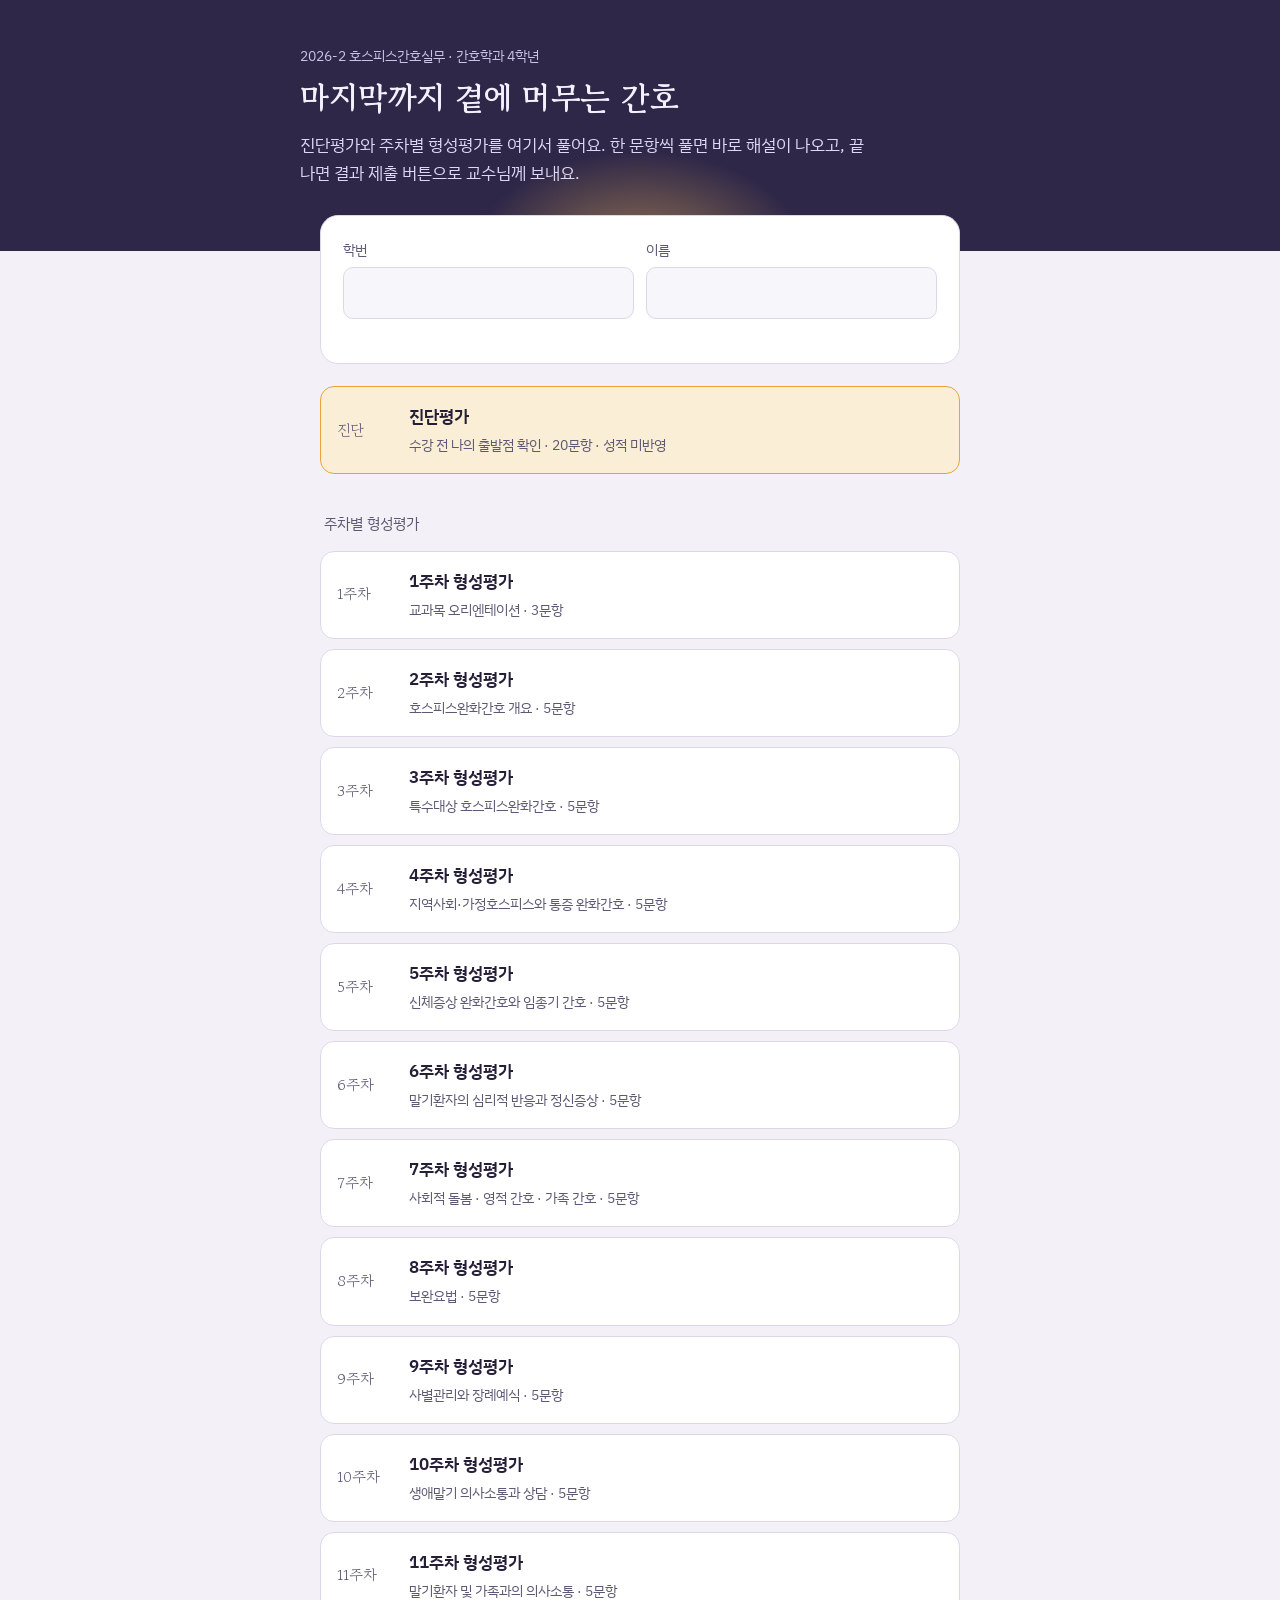
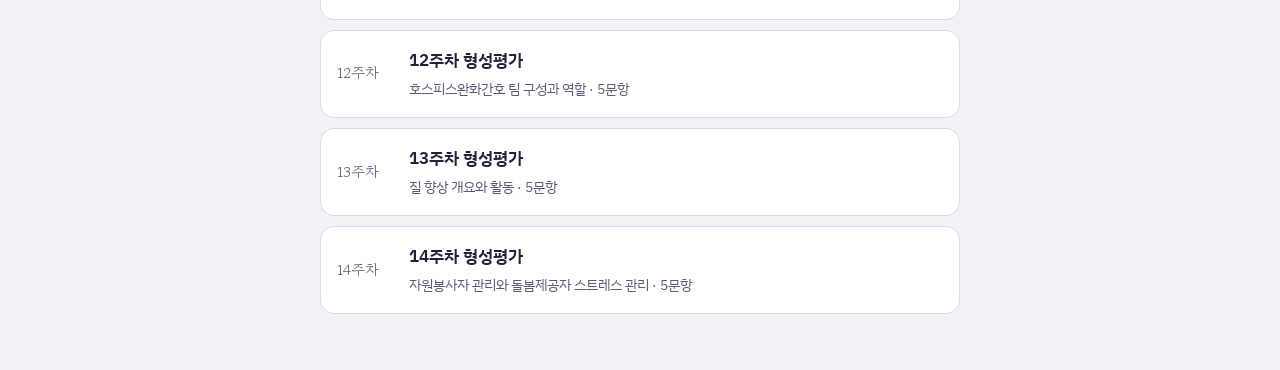
==== index.html @ 6a72053b "Add files via upload" ====
<!doctype html>
<html lang="ko">
<head>
<meta charset="utf-8">
<meta name="viewport" content="width=device-width, initial-scale=1, viewport-fit=cover">
<title>호스피스간호실무 평가</title>
<link rel="preconnect" href="https://fonts.googleapis.com">
<link href="https://fonts.googleapis.com/css2?family=Gowun+Batang:wght@400;700&family=IBM+Plex+Sans+KR:wght@400;500;600&display=swap" rel="stylesheet">
<link rel="stylesheet" href="style.css">
</head><body>
<header class="sky"><div class="wrap">
<p class="course">2026-2 호스피스간호실무 · 간호학과 4학년</p>
<h1 id="hTitle">마지막까지 곁에 머무는 간호</h1>
<p class="lead" id="hLead">진단평가와 주차별 형성평가를 여기서 풀어요. 한 문항씩 풀면 바로 해설이 나오고, 끝나면 결과 제출 버튼으로 교수님께 보내요.</p>
</div></header>
<main class="wrap" id="app"></main>
<div class="toast" id="toast" role="status" aria-live="polite"></div>
<script src="config.js"></script>
<script src="questions.js"></script>
<script>
const app = document.getElementById("app");
const store = {
  get(k,d){try{const v=localStorage.getItem(k);return v?JSON.parse(v):d}catch(e){return d}},
  set(k,v){try{localStorage.setItem(k,JSON.stringify(v))}catch(e){}}
};
let who = store.get("hp_who",{id:"",name:""});
let records = store.get("hp_records",{});
let S = null;
function esc(s){return String(s).replace(/[&<>"]/g,c=>({"&":"&amp;","<":"&lt;",">":"&gt;",'"':"&quot;"}[c]))}
function toast(m){const t=document.getElementById("toast");t.textContent=m;t.classList.add("show");setTimeout(()=>t.classList.remove("show"),1800)}
function home(){
  S=null;
  const rows = ORDER.map(k=>{
    const b=BANK[k], r=records[k];
    return `<button class="item ${k==='dx'?'dx':''}" data-k="${k}"><span class="wk">${WEEK[k]}</span><span class="t"><b>${esc(b.title)}</b><span>${esc(b.sub)}</span></span>${r?`<span class="done">${r.score}/${r.total}${r.sent?" · 제출":""}</span>`:""}</button>`;
  });
  app.innerHTML = `<section class="card" aria-label="학생 정보">
    <div class="who"><div><label for="sid">학번</label><input id="sid" inputmode="numeric" autocomplete="off" value="${esc(who.id)}"></div>
    <div><label for="sname">이름</label><input id="sname" autocomplete="name" value="${esc(who.name)}"></div></div>
    <div class="err" id="err"></div></section>
    <div class="list">${rows[0]}<p class="section-h">주차별 형성평가</p>${rows.slice(1).join("")}</div>`;
  app.querySelectorAll(".item").forEach(b=>b.onclick=()=>{
    const id=document.getElementById("sid").value.trim(), nm=document.getElementById("sname").value.trim();
    if(!id||!nm){document.getElementById("err").textContent="학번과 이름을 먼저 입력해 주세요. 결과 제출에 사용돼요.";document.getElementById("sid").focus();return}
    who={id,name:nm};store.set("hp_who",who);start(b.dataset.k);
  });
}
function start(k){S={k,i:0,ans:[],picked:null};question();window.scrollTo(0,0)}
function flames(){return BANK[S.k].items.map((q,j)=>{const a=S.ans[j];return `<i class="${a===undefined?'':(a===q.a?'on':'miss')}"></i>`}).join("")}
function question(){
  const b=BANK[S.k], q=b.items[S.i];
  app.innerHTML=`<section class="card"><div class="q-top"><button class="back" id="back">목록으로</button><div class="flames" aria-hidden="true">${flames()}</div></div>
  <p class="qnum">${esc(b.title)} · ${S.i+1} / ${b.items.length}</p>
  <h2 class="qtext">${esc(q.q)}</h2>
  <div class="opts" role="group" aria-label="보기">${q.o.map((o,j)=>`<button class="opt" data-j="${j}"><span class="n">${j+1}</span><span>${esc(o)}</span></button>`).join("")}</div>
  <div id="fbx" aria-live="polite"></div></section>`;
  document.getElementById("back").onclick=()=>{if(confirm("지금 나가면 이번 풀이는 저장되지 않아요. 나갈까요?"))home()};
  app.querySelectorAll(".opt").forEach(btn=>btn.onclick=()=>pick(+btn.dataset.j));
}
function pick(j){
  const b=BANK[S.k], q=b.items[S.i]; S.ans[S.i]=j;
  app.querySelectorAll(".opt").forEach((btn,x)=>{btn.disabled=true;if(x===q.a)btn.classList.add("right");else if(x===j)btn.classList.add("wrong")});
  const ok=j===q.a, last=S.i===b.items.length-1;
  document.querySelector(".flames").innerHTML=flames();
  document.getElementById("fbx").innerHTML=`<div class="fb"><b>${ok?"맞았어요.":"정답은 "+(q.a+1)+"번이에요."}</b>${esc(q.e)}</div><div class="row"><button class="btn primary" id="next">${last?"결과 보기":"다음 문항"}</button></div>`;
  const n=document.getElementById("next");n.focus();n.onclick=()=>{if(last)result();else{S.i++;question();window.scrollTo(0,0)}};
}
function result(){
  const b=BANK[S.k], total=b.items.length;
  const wrong=b.items.map((q,j)=>S.ans[j]===q.a?null:j).filter(x=>x!==null);
  const score=total-wrong.length, now=new Date();
  const stamp=now.getFullYear()+"-"+String(now.getMonth()+1).padStart(2,"0")+"-"+String(now.getDate()).padStart(2,"0")+" "+String(now.getHours()).padStart(2,"0")+":"+String(now.getMinutes()).padStart(2,"0");
  records[S.k]={score,total,at:stamp};store.set("hp_records",records);
  const text=`[호스피스간호실무] ${b.title}\n학번: ${who.id}\n이름: ${who.name}\n점수: ${score}/${total}\n오답 문항: ${wrong.length?wrong.map(x=>x+1).join(", "):"없음"}\n응답: ${S.ans.map(a=>a+1).join("")}\n완료: ${stamp}`;
  const subId=Date.now().toString(36)+Math.random().toString(36).slice(2,8);
  const payload={action:"submit",key:S.k,sid:who.id,name:who.name,score,total,answers:S.ans.map(a=>a+1).join(""),wrong:wrong.map(x=>x+1).join(","),subId};
  app.innerHTML=`<section class="card"><p class="qnum">${esc(b.title)} 결과</p><p class="score">${score}<span style="font-size:24px;color:var(--muted)"> / ${total}</span></p>
  <p>${S.k==="dx"?"지금의 출발점이에요. 성적에는 반영되지 않으니, 틀린 문항은 앞으로 배울 내용이라고 생각하면 돼요.":score===total?"모두 맞았어요. 이번 주 핵심을 잘 잡았어요.":"틀린 문항의 해설을 한 번 더 읽고 강의 해당 부분을 다시 보세요."}</p>
  <div class="row" style="justify-content:flex-start"><button class="btn lamp" id="send">결과 제출</button><button class="btn" id="copy">결과 복사</button><button class="btn" id="again">다시 풀기</button><button class="btn" id="home">목록으로</button></div>
  <div id="st" class="status wait" role="status">결과 제출을 눌러야 교수님께 전달돼요.</div>
  ${wrong.length?`<h3 style="margin-top:22px;font-size:19px">다시 볼 문항</h3><div class="review">${wrong.map(j=>{const q=b.items[j];return `<div class="rq"><b>${j+1}. ${esc(q.q)}</b><p>정답: ${q.a+1}번 ${esc(q.o[q.a])}</p><p>${esc(q.e)}</p></div>`}).join("")}</div>`:""}</section>`;
  document.getElementById("copy").onclick=async()=>{try{await navigator.clipboard.writeText(text);toast("결과를 복사했어요")}catch(e){prompt("아래 내용을 길게 눌러 복사하세요",text)}};
  const st=document.getElementById("st"), send=document.getElementById("send");
  send.onclick=async()=>{
    if(!API_URL){st.className="status no";st.textContent="아직 제출 주소가 설정되지 않았어요. '결과 복사'로 교수님이 안내한 곳에 제출해 주세요.";return}
    send.disabled=true;st.className="status wait";st.textContent="제출하는 중이에요…";
    try{const r=await fetch(API_URL,{method:"POST",body:JSON.stringify(payload)});const j=await r.json();
      if(!j.ok)throw new Error(j.error);records[S.k].sent=true;store.set("hp_records",records);
      st.className="status ok";st.textContent="제출했어요. 교수님께 결과가 전달되었습니다.";send.textContent="제출 완료"}
    catch(e){send.disabled=false;st.className="status no";st.textContent="제출하지 못했어요. 인터넷 연결을 확인하고 다시 눌러 주세요. 계속 안 되면 '결과 복사'로 제출해 주세요."}
  };
  document.getElementById("again").onclick=()=>start(S.k);
  document.getElementById("home").onclick=home;
  window.scrollTo(0,0);
}
home();
</script>
</body>
</html>
---- style.css ----
:root{box-sizing:border-box;padding-top:env(safe-area-inset-top,0px);padding-bottom:env(safe-area-inset-bottom,0px);
--bg:#f3f1f7;--surface:#ffffff;--ink:#241f36;--muted:#5d5873;--line:#dcd8e8;--dusk:#2e2748;--lamp:#e9a23b;--lamp-soft:#fbeed6;--ok:#2f6f55;--ok-bg:#e3f1ea;--no:#a8412f;--no-bg:#f8e4df;--choice:#f7f6fb}
@media (prefers-color-scheme:dark){:root:not([data-theme="light"]){--bg:#17142a;--surface:#221e38;--ink:#efedf7;--muted:#aaa5c2;--line:#3a3456;--dusk:#0f0c1f;--lamp:#f0b75a;--lamp-soft:#3b3020;--ok:#8fd3b2;--ok-bg:#1f3a30;--no:#f1a092;--no-bg:#43241f;--choice:#29243f}}
:root[data-theme="dark"]{--bg:#17142a;--surface:#221e38;--ink:#efedf7;--muted:#aaa5c2;--line:#3a3456;--dusk:#0f0c1f;--lamp:#f0b75a;--lamp-soft:#3b3020;--ok:#8fd3b2;--ok-bg:#1f3a30;--no:#f1a092;--no-bg:#43241f;--choice:#29243f}
*,*::before,*::after{box-sizing:inherit}
html,body{margin:0}
body{background:var(--bg);color:var(--ink);font-family:"IBM Plex Sans KR",system-ui,-apple-system,"Malgun Gothic",sans-serif;font-size:17px;line-height:1.65;-webkit-font-smoothing:antialiased}
h1,h2,h3{font-family:"Gowun Batang","Nanum Myeongjo",Georgia,serif;font-weight:700;line-height:1.3;margin:0}
button{font:inherit;color:inherit;cursor:pointer}
button:focus-visible,input:focus-visible{outline:3px solid var(--lamp);outline-offset:2px}
.sky{background:var(--dusk);color:#f4f1ff;padding:44px 20px 64px;position:relative;overflow:hidden}
.sky::after{content:"";position:absolute;left:50%;bottom:-120px;width:340px;height:220px;transform:translateX(-50%);border-radius:50%;background:radial-gradient(closest-side,rgba(240,183,90,.55),rgba(240,183,90,0));pointer-events:none}
.wrap{max-width:680px;margin:0 auto;position:relative;z-index:1}
.course{font-size:14px;color:#c9c3e6;margin:0 0 10px}
.sky h1{font-size:32px}
.sky p.lead{margin:12px 0 0;color:#ddd8f3;max-width:34em}
main.wrap{padding:0 20px 56px;margin-top:-36px}
.card{background:var(--surface);border:1px solid var(--line);border-radius:18px;padding:22px}
.who{display:grid;grid-template-columns:1fr 1fr;gap:12px}
label{display:block;font-size:14px;color:var(--muted);margin-bottom:6px}
input{width:100%;font:inherit;padding:11px 13px;border-radius:10px;border:1px solid var(--line);background:var(--choice);color:var(--ink)}
.list{margin-top:22px;display:flex;flex-direction:column;gap:10px}
.item{display:flex;align-items:center;gap:14px;width:100%;text-align:left;background:var(--surface);border:1px solid var(--line);border-radius:14px;padding:15px 16px}
.item:hover{border-color:var(--lamp)}
.item .wk{flex:0 0 58px;font-family:"Gowun Batang",serif;font-size:15px;color:var(--muted)}
.item .t{flex:1;min-width:0}
.item .t b{display:block;font-weight:600}
.item .t span{font-size:14px;color:var(--muted)}
.item .done{font-size:14px;font-weight:600;color:var(--ok);white-space:nowrap}
.item.dx{background:var(--lamp-soft);border-color:var(--lamp)}
.section-h{margin:28px 4px 4px;font-size:15px;color:var(--muted)}
.q-top{display:flex;justify-content:space-between;align-items:center;gap:12px;margin-bottom:16px}
.back{background:none;border:none;color:var(--muted);padding:6px 0}
.flames{display:flex;gap:5px;flex-wrap:wrap;justify-content:flex-end}
.flames i{width:9px;height:9px;border-radius:50%;background:var(--line)}
.flames i.on{background:var(--lamp)}
.flames i.miss{background:var(--muted);opacity:.55}
.qnum{font-size:14px;color:var(--muted);margin:0 0 6px}
.qtext{font-size:22px;margin-bottom:18px}
.opts{display:flex;flex-direction:column;gap:10px}
.opt{display:flex;gap:12px;text-align:left;width:100%;padding:14px 15px;border-radius:12px;border:1.5px solid var(--line);background:var(--choice)}
.opt .n{flex:0 0 26px;height:26px;border-radius:50%;display:grid;place-items:center;font-size:14px;border:1px solid var(--line);background:var(--surface)}
.opt:not([disabled]):hover{border-color:var(--lamp)}
.opt[disabled]{cursor:default}
.opt.right{border-color:var(--ok);background:var(--ok-bg)}
.opt.wrong{border-color:var(--no);background:var(--no-bg)}
.fb{margin-top:16px;padding:14px 16px;border-radius:12px;border-left:4px solid var(--lamp);background:var(--lamp-soft)}
.fb b{display:block;margin-bottom:4px}
.row{display:flex;gap:10px;justify-content:flex-end;margin-top:18px;flex-wrap:wrap}
.btn{border-radius:999px;padding:11px 22px;border:1px solid var(--line);background:var(--surface);font-weight:600}
.btn.primary{background:var(--dusk);color:#fff;border-color:var(--dusk)}
.btn.lamp{background:var(--lamp);color:#241f36;border-color:var(--lamp)}
.score{font-family:"Gowun Batang",serif;font-size:56px;line-height:1;margin:8px 0}
.review{margin-top:18px;display:flex;flex-direction:column;gap:12px}
.review .rq{padding:14px;border-radius:12px;border:1px solid var(--line)}
.review .rq p{margin:4px 0 0;font-size:15px;color:var(--muted)}
.note{font-size:14px;color:var(--muted);margin-top:14px}
.toast{position:fixed;left:50%;bottom:calc(24px + env(safe-area-inset-bottom,0px));transform:translateX(-50%);background:var(--dusk);color:#fff;padding:10px 18px;border-radius:999px;font-size:15px;opacity:0;transition:opacity .2s;pointer-events:none}
.toast.show{opacity:1}
.err{color:var(--no);font-size:14px;margin-top:8px;min-height:1em}
@media (max-width:520px){.who{grid-template-columns:1fr}.sky h1{font-size:27px}.qtext{font-size:19px}}
@media (prefers-reduced-motion:reduce){*{transition:none!important}}

.status{margin-top:14px;padding:12px 14px;border-radius:12px;font-size:15px}
.status.ok{background:var(--ok-bg);color:var(--ok)}
.status.no{background:var(--no-bg);color:var(--no)}
.status.wait{background:var(--lamp-soft)}
table{border-collapse:collapse;width:100%;font-size:15px}
th,td{padding:9px 10px;border-bottom:1px solid var(--line);text-align:left;white-space:nowrap}
th{font-weight:600;color:var(--muted);cursor:pointer;position:sticky;top:0;background:var(--surface)}
.tbl{overflow-x:auto;max-height:70vh;overflow-y:auto;border:1px solid var(--line);border-radius:12px}
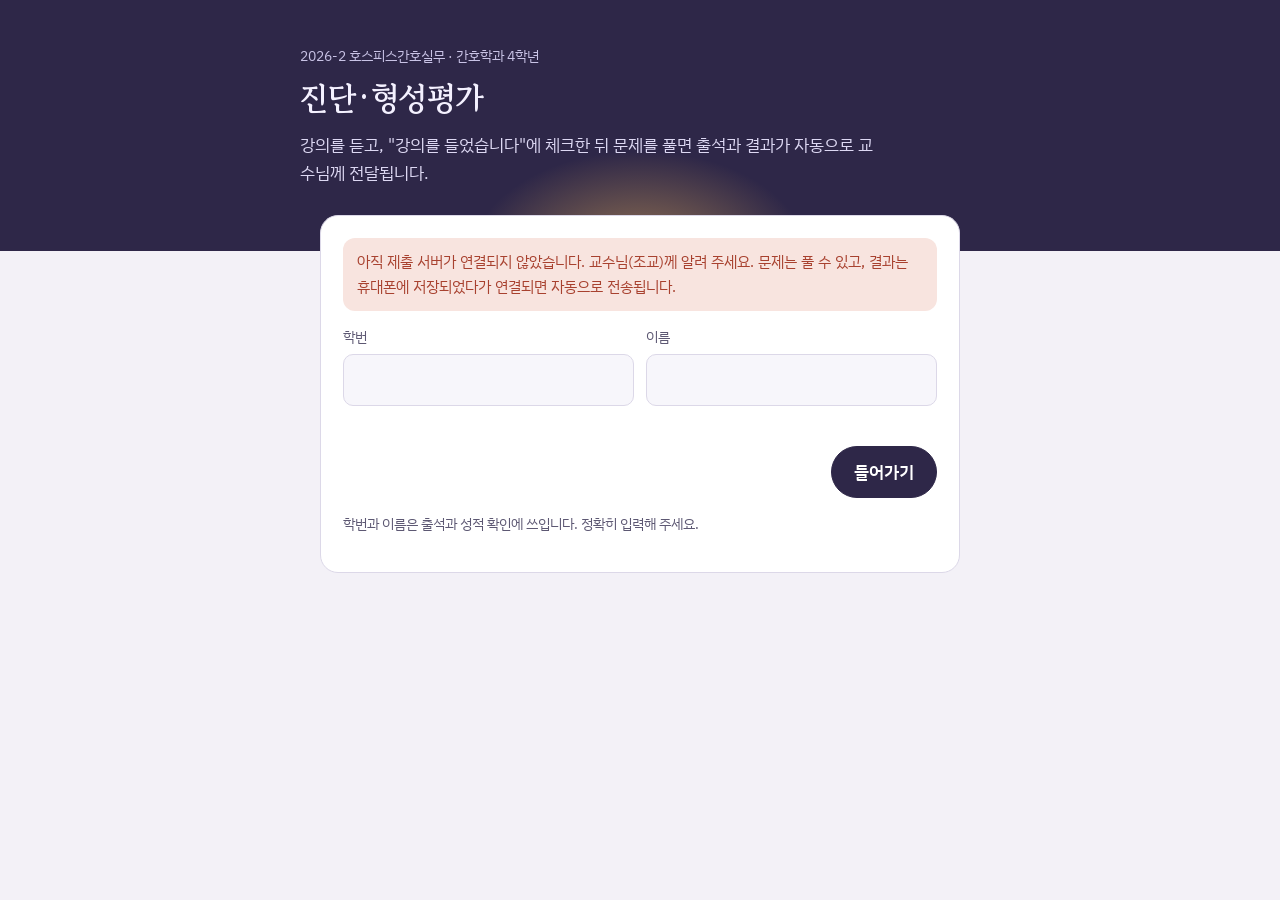
==== commit 63fd6857: "Add files via upload" ====
--- a/index.html
+++ b/index.html
@@ -3,97 +3,136 @@
 <head>
 <meta charset="utf-8">
 <meta name="viewport" content="width=device-width, initial-scale=1, viewport-fit=cover">
-<title>호스피스간호실무 평가</title>
-<link rel="preconnect" href="https://fonts.googleapis.com">
+<title>호스피스간호실무 · 진단·형성평가</title>
 <link href="https://fonts.googleapis.com/css2?family=Gowun+Batang:wght@400;700&family=IBM+Plex+Sans+KR:wght@400;500;600&display=swap" rel="stylesheet">
-<link rel="stylesheet" href="style.css">
-</head><body>
+<link rel="stylesheet" href="style.css?v=2">
+</head>
+<body>
 <header class="sky"><div class="wrap">
-<p class="course">2026-2 호스피스간호실무 · 간호학과 4학년</p>
-<h1 id="hTitle">마지막까지 곁에 머무는 간호</h1>
-<p class="lead" id="hLead">진단평가와 주차별 형성평가를 여기서 풀어요. 한 문항씩 풀면 바로 해설이 나오고, 끝나면 결과 제출 버튼으로 교수님께 보내요.</p>
+<p class="course" id="courseLbl"></p>
+<h1>진단·형성평가</h1>
+<p class="lead">강의를 듣고, "강의를 들었습니다"에 체크한 뒤 문제를 풀면 출석과 결과가 자동으로 교수님께 전달됩니다.</p>
 </div></header>
 <main class="wrap" id="app"></main>
 <div class="toast" id="toast" role="status" aria-live="polite"></div>
-<script src="config.js"></script>
-<script src="questions.js"></script>
+<script src="config.js?v=2"></script>
+<script src="questions.js?v=2"></script>
 <script>
-const app = document.getElementById("app");
-const store = {
-  get(k,d){try{const v=localStorage.getItem(k);return v?JSON.parse(v):d}catch(e){return d}},
-  set(k,v){try{localStorage.setItem(k,JSON.stringify(v))}catch(e){}}
-};
-let who = store.get("hp_who",{id:"",name:""});
-let records = store.get("hp_records",{});
-let S = null;
+const app=document.getElementById("app");
+document.getElementById("courseLbl").textContent=COURSE_LABEL;
+const UA=navigator.userAgent.slice(0,150);
+const st={get(k,d){try{const v=localStorage.getItem(k);return v?JSON.parse(v):d}catch(e){return d}},set(k,v){try{localStorage.setItem(k,JSON.stringify(v))}catch(e){}}};
+let who=st.get("hp_who",null), recs=st.get("hp_recs",{}), queue=st.get("hp_queue",[]), online=null;
 function esc(s){return String(s).replace(/[&<>"]/g,c=>({"&":"&amp;","<":"&lt;",">":"&gt;",'"':"&quot;"}[c]))}
-function toast(m){const t=document.getElementById("toast");t.textContent=m;t.classList.add("show");setTimeout(()=>t.classList.remove("show"),1800)}
+function toast(m){const t=document.getElementById("toast");t.textContent=m;t.classList.add("show");setTimeout(()=>t.classList.remove("show"),2000)}
+function fmt(iso){const d=new Date(iso);if(isNaN(d))return "";return `${d.getMonth()+1}/${d.getDate()} ${String(d.getHours()).padStart(2,"0")}:${String(d.getMinutes()).padStart(2,"0")}`}
+async function post(body){
+  if(!API_URL)throw new Error("no_url");
+  const r=await fetch(API_URL,{method:"POST",body:JSON.stringify(body)});
+  const j=await r.json(); if(!j.ok)throw new Error(j.error||"fail"); return j;
+}
+// 보내지 못한 기록은 저장해 두었다가 다시 보냄
+function enqueue(b){queue.push(b);st.set("hp_queue",queue)}
+async function flush(){
+  if(!queue.length||!API_URL)return;
+  const rest=[];
+  for(const b of queue){try{await post(b);if(b.action==="submit"&&recs[b.key]){recs[b.key].sent=true}}catch(e){if(e.message==="not_in_roster")continue;rest.push(b)}}
+  queue=rest;st.set("hp_queue",queue);st.set("hp_recs",recs);
+}
+async function ping(){
+  if(!API_URL){online=false;return}
+  try{const r=await fetch(API_URL);const j=await r.json();online=!!j.ok}catch(e){online=false}
+}
+function banner(){
+  if(!API_URL)return `<p class="banner">아직 제출 서버가 연결되지 않았습니다. 교수님(조교)께 알려 주세요. 문제는 풀 수 있고, 결과는 휴대폰에 저장되었다가 연결되면 자동으로 전송됩니다.</p>`;
+  if(online===false)return `<p class="banner">지금 제출 서버에 연결되지 않습니다. 인터넷 연결을 확인해 주세요. 결과는 저장되었다가 연결되면 자동으로 전송됩니다.${queue.length?` (보내지 못한 기록 ${queue.length}건)`:""}</p>`;
+  return queue.length?`<p class="banner">보내지 못한 기록 ${queue.length}건이 있습니다. <button class="btn" id="retry" style="margin-left:6px">다시 보내기</button></p>`:"";
+}
+function login(msg){
+  app.innerHTML=`<section class="card">${banner()}
+  <div class="who"><div><label for="sid">학번</label><input id="sid" inputmode="numeric" autocomplete="off" value="${esc(who?.sid||"")}"></div>
+  <div><label for="sname">이름</label><input id="sname" autocomplete="off" value="${esc(who?.name||"")}"></div></div>
+  <p class="err" id="err" style="color:var(--no)">${msg||""}</p>
+  <div class="row"><button class="btn primary" id="go">들어가기</button></div>
+  <p class="note">학번과 이름은 출석과 성적 확인에 쓰입니다. 정확히 입력해 주세요.</p></section>`;
+  const go=async()=>{
+    const sid=document.getElementById("sid").value.trim(), name=document.getElementById("sname").value.trim();
+    if(!/^\d{4,12}$/.test(sid)){login("학번을 숫자로 정확히 입력해 주세요.");return}
+    if(name.length<2){login("이름을 입력해 주세요.");return}
+    const b={action:"login",sid,name,ua:UA,clientAt:new Date().toISOString()};
+    try{await post(b)}catch(e){
+      if(e.message==="not_in_roster"){login("수강생 명단에 없는 학번·이름입니다. 다시 확인하거나 조교에게 문의해 주세요.");return}
+      enqueue(b);
+    }
+    who={sid,name};st.set("hp_who",who);home();
+  };
+  document.getElementById("go").onclick=go;
+}
 function home(){
-  S=null;
-  const rows = ORDER.map(k=>{
-    const b=BANK[k], r=records[k];
-    return `<button class="item ${k==='dx'?'dx':''}" data-k="${k}"><span class="wk">${WEEK[k]}</span><span class="t"><b>${esc(b.title)}</b><span>${esc(b.sub)}</span></span>${r?`<span class="done">${r.score}/${r.total}${r.sent?" · 제출":""}</span>`:""}</button>`;
-  });
-  app.innerHTML = `<section class="card" aria-label="학생 정보">
-    <div class="who"><div><label for="sid">학번</label><input id="sid" inputmode="numeric" autocomplete="off" value="${esc(who.id)}"></div>
-    <div><label for="sname">이름</label><input id="sname" autocomplete="name" value="${esc(who.name)}"></div></div>
-    <div class="err" id="err"></div></section>
-    <div class="list">${rows[0]}<p class="section-h">주차별 형성평가</p>${rows.slice(1).join("")}</div>`;
-  app.querySelectorAll(".item").forEach(b=>b.onclick=()=>{
-    const id=document.getElementById("sid").value.trim(), nm=document.getElementById("sname").value.trim();
-    if(!id||!nm){document.getElementById("err").textContent="학번과 이름을 먼저 입력해 주세요. 결과 제출에 사용돼요.";document.getElementById("sid").focus();return}
-    who={id,name:nm};store.set("hp_who",who);start(b.dataset.k);
-  });
+  const item=k=>{const r=recs[k];const dl=(typeof DEADLINES!=="undefined"&&DEADLINES[k])?`<span class="pill">마감 ${fmt(DEADLINES[k])}</span>`:"";
+    return `<button class="item ${k==="dx"?"dx":""}" data-k="${k}"><span class="wk">${WEEK[k]}</span><span class="t"><b>${esc(BANK[k].title)}${dl}</b><span>${BANK[k].items.length}문항</span></span>${r?`<span class="done">${r.score}/${r.total} · ${r.sent?"제출됨":"전송 대기"}</span>`:""}</button>`};
+  app.innerHTML=`${banner()}<section class="card"><p style="margin:0"><b>${esc(who.name)}</b> <span class="meta">(${esc(who.sid)})</span> <button class="back" id="out" style="float:right">학번 바꾸기</button></p>
+  <p class="meta" style="margin:6px 0 0">각 주차 녹화강의를 끝까지 들은 뒤 해당 평가를 풀어 주세요. 평가를 제출해야 출석으로 인정됩니다.</p></section>
+  <p class="section-h">1주차</p><div class="list">${item("dx")}${item("w1")}</div>
+  <p class="section-h">2~14주차 형성평가</p><div class="list">${ORDER.filter(k=>k!=="dx"&&k!=="w1").map(item).join("")}</div>`;
+  app.querySelectorAll(".item").forEach(b=>b.onclick=()=>gate(b.dataset.k));
+  document.getElementById("out").onclick=()=>login();
+  const rt=document.getElementById("retry");if(rt)rt.onclick=async()=>{await flush();await ping();home();toast(queue.length?"아직 보내지 못했어요":"모두 보냈어요")};
 }
-function start(k){S={k,i:0,ans:[],picked:null};question();window.scrollTo(0,0)}
-function flames(){return BANK[S.k].items.map((q,j)=>{const a=S.ans[j];return `<i class="${a===undefined?'':(a===q.a?'on':'miss')}"></i>`}).join("")}
-function question(){
-  const b=BANK[S.k], q=b.items[S.i];
-  app.innerHTML=`<section class="card"><div class="q-top"><button class="back" id="back">목록으로</button><div class="flames" aria-hidden="true">${flames()}</div></div>
-  <p class="qnum">${esc(b.title)} · ${S.i+1} / ${b.items.length}</p>
-  <h2 class="qtext">${esc(q.q)}</h2>
-  <div class="opts" role="group" aria-label="보기">${q.o.map((o,j)=>`<button class="opt" data-j="${j}"><span class="n">${j+1}</span><span>${esc(o)}</span></button>`).join("")}</div>
-  <div id="fbx" aria-live="polite"></div></section>`;
-  document.getElementById("back").onclick=()=>{if(confirm("지금 나가면 이번 풀이는 저장되지 않아요. 나갈까요?"))home()};
-  app.querySelectorAll(".opt").forEach(btn=>btn.onclick=()=>pick(+btn.dataset.j));
+function gate(k){
+  const lect=k==="dx"||k==="w1"?"1주차 오리엔테이션":WEEK[k];
+  app.innerHTML=`<section class="card"><button class="back" id="bk">← 목록으로</button>
+  <h2 style="margin:8px 0 6px">${WEEK[k]} · ${esc(BANK[k].title)}</h2>
+  <p class="meta">${BANK[k].items.length}문항 · 한 문항씩 풀면 바로 해설이 나옵니다.${recs[k]?` · 이미 ${recs[k].attempt||1}회 제출함(다시 풀 수 있음)`:""}</p>
+  <label class="check" for="ck"><input type="checkbox" id="ck"><span><b>${lect} 강의를 들었습니다.</b><br><span class="meta">체크한 시각이 출석 기록으로 남습니다.</span></span></label>
+  <div class="row"><button class="btn primary" id="st" disabled>평가 시작</button></div></section>`;
+  const ck=document.getElementById("ck"),sb=document.getElementById("st");
+  ck.onchange=()=>{sb.disabled=!ck.checked};
+  document.getElementById("bk").onclick=home;
+  sb.onclick=()=>{
+    const now=new Date().toISOString();
+    const b={action:"event",event:"lecture_check",sid:who.sid,name:who.name,key:k,detail:`${lect} 강의 들음 체크`,ua:UA,clientAt:now};
+    post(b).catch(e=>enqueue(b));
+    quiz(k,now);
+  };
 }
-function pick(j){
-  const b=BANK[S.k], q=b.items[S.i]; S.ans[S.i]=j;
-  app.querySelectorAll(".opt").forEach((btn,x)=>{btn.disabled=true;if(x===q.a)btn.classList.add("right");else if(x===j)btn.classList.add("wrong")});
-  const ok=j===q.a, last=S.i===b.items.length-1;
-  document.querySelector(".flames").innerHTML=flames();
-  document.getElementById("fbx").innerHTML=`<div class="fb"><b>${ok?"맞았어요.":"정답은 "+(q.a+1)+"번이에요."}</b>${esc(q.e)}</div><div class="row"><button class="btn primary" id="next">${last?"결과 보기":"다음 문항"}</button></div>`;
-  const n=document.getElementById("next");n.focus();n.onclick=()=>{if(last)result();else{S.i++;question();window.scrollTo(0,0)}};
+function quiz(k,checkedAt){
+  const items=BANK[k].items, S={k,i:0,ans:[],t0:Date.now(),qStart:Date.now(),perQ:[],leave:0,checkedAt,startedAt:new Date().toISOString()};
+  const onVis=()=>{if(document.hidden)S.leave++};document.addEventListener("visibilitychange",onVis);
+  const draw=()=>{
+    const q=items[S.i];
+    app.innerHTML=`<section class="card"><div class="q-top"><span class="meta">${WEEK[k]} · ${S.i+1}/${items.length}</span><div class="flames">${items.map((_,j)=>`<i class="${j<S.i?"on":""}"></i>`).join("")}</div></div>
+    <p class="qtext">${esc(q.q)}</p><div class="opts" style="display:flex;flex-direction:column;gap:10px">${q.o.map((o,j)=>`<button class="opt" data-j="${j}"><span class="n">${j+1}</span><span>${esc(o)}</span></button>`).join("")}</div><div id="fb"></div></section>`;
+    app.querySelectorAll(".opt").forEach(b=>b.onclick=()=>{
+      const j=+b.dataset.j;S.ans[S.i]=j;S.perQ[S.i]=Math.round((Date.now()-S.qStart)/1000);
+      app.querySelectorAll(".opt").forEach(x=>{x.disabled=true;const v=+x.dataset.j;if(v===q.a)x.classList.add("right");else if(v===j)x.classList.add("wrong")});
+      document.getElementById("fb").innerHTML=`<div class="fb"><b>${j===q.a?"정답이에요.":"정답은 "+(q.a+1)+"번이에요."}</b> ${esc(q.e)}</div><div class="row"><button class="btn primary" id="nx">${S.i+1<items.length?"다음 문항":"결과 보기"}</button></div>`;
+      document.getElementById("nx").onclick=()=>{S.i++;S.qStart=Date.now();if(S.i<items.length)draw();else{document.removeEventListener("visibilitychange",onVis);finish(S)}};
+    });
+  };
+  draw();
 }
-function result(){
-  const b=BANK[S.k], total=b.items.length;
-  const wrong=b.items.map((q,j)=>S.ans[j]===q.a?null:j).filter(x=>x!==null);
-  const score=total-wrong.length, now=new Date();
-  const stamp=now.getFullYear()+"-"+String(now.getMonth()+1).padStart(2,"0")+"-"+String(now.getDate()).padStart(2,"0")+" "+String(now.getHours()).padStart(2,"0")+":"+String(now.getMinutes()).padStart(2,"0");
-  records[S.k]={score,total,at:stamp};store.set("hp_records",records);
-  const text=`[호스피스간호실무] ${b.title}\n학번: ${who.id}\n이름: ${who.name}\n점수: ${score}/${total}\n오답 문항: ${wrong.length?wrong.map(x=>x+1).join(", "):"없음"}\n응답: ${S.ans.map(a=>a+1).join("")}\n완료: ${stamp}`;
-  const subId=Date.now().toString(36)+Math.random().toString(36).slice(2,8);
-  const payload={action:"submit",key:S.k,sid:who.id,name:who.name,score,total,answers:S.ans.map(a=>a+1).join(""),wrong:wrong.map(x=>x+1).join(","),subId};
-  app.innerHTML=`<section class="card"><p class="qnum">${esc(b.title)} 결과</p><p class="score">${score}<span style="font-size:24px;color:var(--muted)"> / ${total}</span></p>
-  <p>${S.k==="dx"?"지금의 출발점이에요. 성적에는 반영되지 않으니, 틀린 문항은 앞으로 배울 내용이라고 생각하면 돼요.":score===total?"모두 맞았어요. 이번 주 핵심을 잘 잡았어요.":"틀린 문항의 해설을 한 번 더 읽고 강의 해당 부분을 다시 보세요."}</p>
-  <div class="row" style="justify-content:flex-start"><button class="btn lamp" id="send">결과 제출</button><button class="btn" id="copy">결과 복사</button><button class="btn" id="again">다시 풀기</button><button class="btn" id="home">목록으로</button></div>
-  <div id="st" class="status wait" role="status">결과 제출을 눌러야 교수님께 전달돼요.</div>
-  ${wrong.length?`<h3 style="margin-top:22px;font-size:19px">다시 볼 문항</h3><div class="review">${wrong.map(j=>{const q=b.items[j];return `<div class="rq"><b>${j+1}. ${esc(q.q)}</b><p>정답: ${q.a+1}번 ${esc(q.o[q.a])}</p><p>${esc(q.e)}</p></div>`}).join("")}</div>`:""}</section>`;
-  document.getElementById("copy").onclick=async()=>{try{await navigator.clipboard.writeText(text);toast("결과를 복사했어요")}catch(e){prompt("아래 내용을 길게 눌러 복사하세요",text)}};
-  const st=document.getElementById("st"), send=document.getElementById("send");
-  send.onclick=async()=>{
-    if(!API_URL){st.className="status no";st.textContent="아직 제출 주소가 설정되지 않았어요. '결과 복사'로 교수님이 안내한 곳에 제출해 주세요.";return}
-    send.disabled=true;st.className="status wait";st.textContent="제출하는 중이에요…";
-    try{const r=await fetch(API_URL,{method:"POST",body:JSON.stringify(payload)});const j=await r.json();
-      if(!j.ok)throw new Error(j.error);records[S.k].sent=true;store.set("hp_records",records);
-      st.className="status ok";st.textContent="제출했어요. 교수님께 결과가 전달되었습니다.";send.textContent="제출 완료"}
-    catch(e){send.disabled=false;st.className="status no";st.textContent="제출하지 못했어요. 인터넷 연결을 확인하고 다시 눌러 주세요. 계속 안 되면 '결과 복사'로 제출해 주세요."}
-  };
-  document.getElementById("again").onclick=()=>start(S.k);
-  document.getElementById("home").onclick=home;
-  window.scrollTo(0,0);
+async function finish(S){
+  const k=S.k,items=BANK[k].items;
+  const score=items.filter((q,i)=>S.ans[i]===q.a).length, wrong=items.map((q,i)=>S.ans[i]===q.a?null:i+1).filter(Boolean);
+  const attempt=((recs[k]&&recs[k].attempt)||0)+1;
+  const b={action:"submit",key:k,sid:who.sid,name:who.name,score,total:items.length,answers:S.ans.map(a=>a+1).join(""),wrong:wrong.join(","),
+    checkedAt:S.checkedAt,startedAt:S.startedAt,clientAt:new Date().toISOString(),durationSec:Math.round((Date.now()-S.t0)/1000),
+    perQ:S.perQ.join(","),leaveCount:S.leave,attempt,ua:UA,subId:Date.now().toString(36)+Math.random().toString(36).slice(2,8)};
+  recs[k]={score,total:items.length,attempt,sent:false,at:b.clientAt};st.set("hp_recs",recs);
+  app.innerHTML=`<section class="card"><h2>${score} / ${items.length}</h2><p class="meta">${WEEK[k]} · ${esc(BANK[k].title)}</p>
+  <p id="sst" class="banner" style="background:var(--lamp-soft);color:var(--ink)">결과를 교수님께 보내는 중이에요…</p>
+  <div class="row"><button class="btn" id="cp">결과 복사</button><button class="btn" id="again">다시 풀기</button><button class="btn primary" id="hm">목록으로</button></div></section>`;
+  const sst=document.getElementById("sst");
+  const send=async()=>{try{await post(b);recs[k].sent=true;st.set("hp_recs",recs);sst.style.background="var(--ok-bg)";sst.style.color="var(--ok)";sst.textContent="제출 완료! 출석과 결과가 교수님께 전달되었습니다."}
+    catch(e){enqueue(b);sst.style.background="var(--no-bg)";sst.style.color="var(--no)";sst.innerHTML=`지금은 보내지 못했어요. 결과는 저장되어 다음에 앱을 열 때 자동으로 다시 보냅니다. <button class="btn" id="rs">지금 다시 보내기</button>`;
+      document.getElementById("rs").onclick=async()=>{await flush();if(recs[k].sent){sst.style.background="var(--ok-bg)";sst.style.color="var(--ok)";sst.textContent="제출 완료! 출석과 결과가 교수님께 전달되었습니다."}else toast("아직 연결되지 않아요")}}};
+  send();
+  document.getElementById("hm").onclick=home;
+  document.getElementById("again").onclick=()=>gate(k);
+  document.getElementById("cp").onclick=()=>{const t=`[호스피스간호실무 ${WEEK[k]}] ${who.sid} ${who.name} 점수 ${score}/${items.length} 응답 ${b.answers} 제출 ${b.clientAt}`;navigator.clipboard?.writeText(t).then(()=>toast("복사했어요"),()=>prompt("복사해 주세요",t))};
 }
-home();
+(async()=>{await ping();await flush();if(who)home();else login();})();
 </script>
 </body>
 </html>
--- a/style.css
+++ b/style.css
@@ -70,3 +70,10 @@
 th,td{padding:9px 10px;border-bottom:1px solid var(--line);text-align:left;white-space:nowrap}
 th{font-weight:600;color:var(--muted);cursor:pointer;position:sticky;top:0;background:var(--surface)}
 .tbl{overflow-x:auto;max-height:70vh;overflow-y:auto;border:1px solid var(--line);border-radius:12px}
+.banner{margin:0 0 14px;padding:12px 14px;border-radius:12px;font-size:15px;background:var(--no-bg);color:var(--no)}
+.check{display:flex;gap:12px;align-items:flex-start;padding:16px;border-radius:14px;border:1.5px solid var(--lamp);background:var(--lamp-soft);font-size:17px;cursor:pointer}
+.check input{width:22px;height:22px;flex:0 0 22px;margin-top:3px;accent-color:#2e2748}
+.btn[disabled]{opacity:.45;cursor:not-allowed}
+.meta{font-size:14px;color:var(--muted)}
+.pill{display:inline-block;font-size:12px;padding:2px 8px;border-radius:999px;background:var(--choice);border:1px solid var(--line);color:var(--muted);margin-left:6px}
+.row{display:flex;gap:10px;flex-wrap:wrap;justify-content:flex-end;margin-top:18px}
